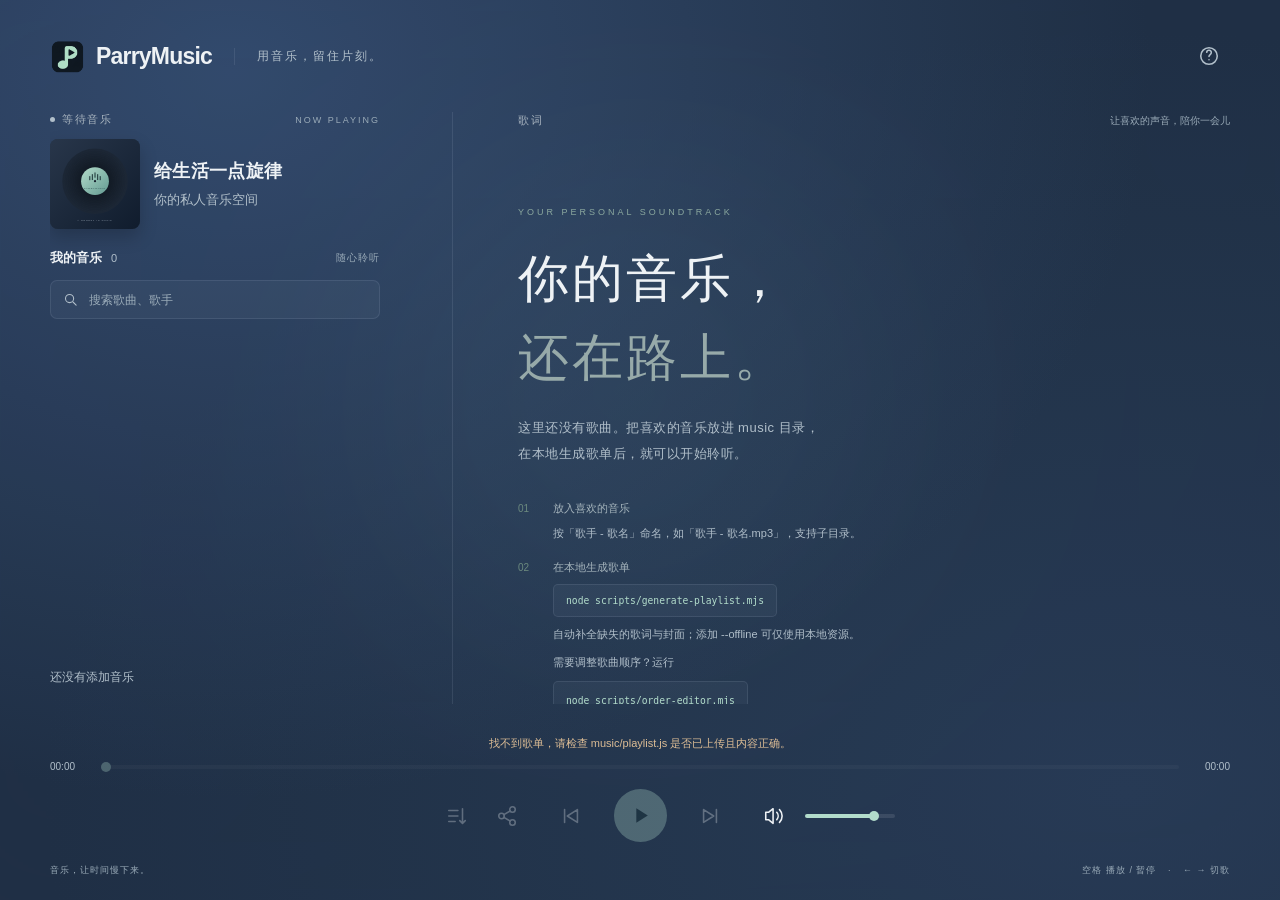
==== index.html @ 8554fc3e "feat: 初始化 ParryMusic 静态音乐播放器" ====
<!DOCTYPE html>
<html lang="zh-CN" data-app-state="loading">
<head>
  <meta charset="UTF-8">
  <meta name="viewport" content="width=device-width, initial-scale=1.0, viewport-fit=cover, interactive-widget=resizes-content">
  <meta name="description" content="ParryMusic，一个属于你的静态音乐空间。">
  <meta name="theme-color" content="#101820">
  <title>ParryMusic - 用音乐，留住片刻。</title>
  <style>
    /* Keep the placeholder UI out of the first paint, even while CSS is loading. */
    html { background: #1e2b33; }
    html:not([data-app-state="ready"]) .app-shell { visibility: hidden; }
    .startup-screen { position: fixed; inset: 0; z-index: 30; display: grid; place-content: center; gap: 12px; padding: 24px; background: #1e2b33; color: #b1bfca; text-align: center; font: 14px/1.8 -apple-system, BlinkMacSystemFont, "Segoe UI", "PingFang SC", "Microsoft YaHei", sans-serif; }
    .startup-screen p { margin: 0; }
    .startup-screen a { color: #b2dccb; }
    .startup-error, html[data-app-state="error"] .startup-loading, html[data-app-state="ready"] .startup-screen { display: none; }
    html[data-app-state="error"] .startup-error { display: block; }
  </style>
  <script>
    (function () {
      function failStartup(event) {
        if (document.documentElement.dataset.appState !== "loading") return;
        if (event.target === window || (event.target && event.target.tagName === "SCRIPT")) {
          document.documentElement.dataset.appState = "error";
        }
      }
      window.addEventListener("error", failStartup, true);
      window.ParryMusicStartup = {
        ready: function () {
          document.documentElement.dataset.appState = "ready";
          window.removeEventListener("error", failStartup, true);
        }
      };
    })();
  </script>
  <link rel="icon" href="./img/favicon-circle.png" type="image/png" sizes="64x64">
  <link rel="apple-touch-icon" href="./img/apple-touch-icon.png" sizes="180x180">
  <link rel="manifest" href="./manifest.json">
  <link rel="stylesheet" href="./css/main.css">
  <script defer src="./config.js"></script>
  <script defer src="./music/playlist.js"></script>
  <script defer src="./js/player-core.js"></script>
  <script defer src="./js/player-progress.js"></script>
  <script defer src="./js/main.js"></script>
</head>
<body>
  <div class="startup-screen" role="status" aria-live="polite">
    <p class="startup-loading">正在加载音乐…</p>
    <div class="startup-error"><p>页面加载失败，请检查网络后重试。</p><a href="">重新加载</a></div>
  </div>
  <svg class="icon-definitions" xmlns="http://www.w3.org/2000/svg" aria-hidden="true">
    <symbol id="i-play" viewBox="0 0 24 24"><path d="m8 5 11 7-11 7Z" fill="currentColor" stroke="none"/></symbol>
    <symbol id="i-pause" viewBox="0 0 24 24"><path d="M7 5h3v14H7zm7 0h3v14h-3z" fill="currentColor" stroke="none"/></symbol>
    <symbol id="i-prev" viewBox="0 0 24 24"><path d="M5 5v14M19 5 8 12l11 7Z"/></symbol>
    <symbol id="i-next" viewBox="0 0 24 24"><path d="M19 5v14M5 5l11 7-11 7Z"/></symbol>
    <symbol id="i-shuffle" viewBox="0 0 24 24"><path d="M3 5h3c5 0 7 14 12 14h3m-4-4 4 4-4 4M3 19h3c2 0 4-3 6-7m3-5c1-1 2-2 3-2h3m-4-4 4 4-4 4"/></symbol>
    <symbol id="i-repeat" viewBox="0 0 24 24"><path d="m17 2 4 4-4 4M3 11V9a3 3 0 0 1 3-3h15M7 22l-4-4 4-4m14-1v2a3 3 0 0 1-3 3H3"/></symbol>
    <symbol id="i-order" viewBox="0 0 24 24"><path d="M3 6h10M3 12h10M3 18h7M18 4v16m-3-3 3 3 3-3"/></symbol>
    <symbol id="i-share" viewBox="0 0 24 24"><circle cx="18" cy="5" r="3"/><circle cx="6" cy="12" r="3"/><circle cx="18" cy="19" r="3"/><path d="m8.6 10.5 6.8-4m-6.8 7 6.8 4"/></symbol>
    <symbol id="i-volume" viewBox="0 0 24 24"><path d="M11 4 6 8H3v8h3l5 4ZM15 8a6 6 0 0 1 0 8m3-11a10 10 0 0 1 0 14"/></symbol>
    <symbol id="i-muted" viewBox="0 0 24 24"><path d="M11 4 6 8H3v8h3l5 4Zm5 5 6 6m0-6-6 6"/></symbol>
    <symbol id="i-search" viewBox="0 0 24 24"><circle cx="10.5" cy="10.5" r="6.5"/><path d="m16 16 5 5"/></symbol>
    <symbol id="i-list" viewBox="0 0 24 24"><path d="M8 6h13M8 12h13M8 18h13M3 6h.01M3 12h.01M3 18h.01"/></symbol>
    <symbol id="i-help" viewBox="0 0 24 24"><circle cx="12" cy="12" r="9"/><path d="M9.5 8a2.5 2.5 0 0 1 5 .5c0 2-2.5 2-2.5 4M12 16h.01"/></symbol>
    <symbol id="i-close" viewBox="0 0 24 24"><path d="m6 6 12 12M6 18 18 6"/></symbol>
  </svg>
  <div class="ambient" aria-hidden="true">
    <div id="ambient-tone-a" class="ambient-tone active"></div>
    <div id="ambient-tone-b" class="ambient-tone"></div>
    <img id="ambient-cover" src="./img/default-cover.svg" alt="">
  </div>
  <div class="app-shell">
    <header class="site-header">
      <a class="brand" href="./index.html" aria-label="ParryMusic 首页">
        <img class="brand-mark" src="./img/icon-r_mini.webp" alt="" width="35" height="35">
        <span id="site-title">ParryMusic</span>
      </a>
      <span id="site-subtitle" class="site-subtitle">用音乐，留住片刻。</span>
      <button id="list-toggle" class="icon-button mobile-list-toggle" aria-label="打开播放列表" aria-expanded="false" aria-controls="parryMusic-page" title="播放列表"><svg class="icon"><use href="#i-list"/></svg></button>
      <button id="help-button" class="icon-button" aria-label="使用说明" title="使用说明"><svg class="icon"><use href="#i-help"/></svg></button>
    </header>
    <main id="parryMusic-page" class="music-layout">
      <section class="library-panel" aria-label="音乐库">
        <div class="now-playing">
          <div class="section-label"><span class="status-dot"></span><span id="play-state">等待音乐</span><span class="label-en">NOW PLAYING</span></div>
          <div class="now-playing-card">
            <div class="cover-frame"><img id="cover" src="./img/default-cover.svg" alt="默认唱片封面" width="640" height="640"></div>
            <div class="now-playing-details">
              <h1 id="track-title">给生活一点旋律</h1>
              <p id="track-artist" class="track-artist">你的私人音乐空间</p>
            </div>
          </div>
        </div>
        <div class="library-heading"><h2>我的音乐<span id="track-count">0</span></h2><span class="library-note">随心聆听</span></div>
        <label class="search-box"><svg class="icon"><use href="#i-search"/></svg><input id="search" type="search" placeholder="搜索歌曲、歌手" aria-label="搜索歌曲或歌手" autocomplete="off"></label>
        <ol id="playlist" class="playlist" aria-label="播放列表" tabindex="0"></ol>
        <p id="list-empty" class="list-empty">还没有添加音乐</p>
      </section>
      <section class="lyrics-panel" aria-label="歌词">
        <div class="lyrics-heading"><span class="section-label">歌词</span><span class="lyrics-hint" id="lyrics-hint">让喜欢的声音，陪你一会儿</span></div>
        <div id="lyrics-scroll" class="lyrics-scroll" role="region" aria-label="歌词滚动区域" tabindex="0">
          <div id="empty-state" class="empty-state">
            <span class="empty-caption">YOUR PERSONAL SOUNDTRACK</span>
            <h2>你的音乐，<br><span>还在路上。</span></h2>
            <p>这里还没有歌曲。把喜欢的音乐放进 music 目录，<br>在本地生成歌单后，就可以开始聆听。</p>
            <div class="empty-guide">
              <span class="step-number">01</span><span>放入喜欢的音乐<small>按「歌手 - 歌名」命名，如「歌手 - 歌名.mp3」，支持子目录。</small></span>
              <span class="step-number">02</span><span>在本地生成歌单<code>node scripts/generate-playlist.mjs</code><small>自动补全缺失的歌词与封面；添加 --offline 可仅使用本地资源。</small><small>需要调整歌曲顺序？运行 <code>node scripts/order-editor.mjs</code></small></span>
              <span class="step-number">03</span><span>本地预览，或部署到静态网站<code>node scripts/preview.mjs</code><small>打开 http://localhost:8080/ 预览；也可将网页、歌单与音乐上传到 OSS 等静态托管服务。</small></span>
            </div>
            <p class="empty-note">新增、删除或重命名音乐后，请重新生成歌单；已部署的网站还需同步更新资源。</p>
          </div>
          <div id="lyrics-content" class="lyrics-content" hidden></div>
        </div>
      </section>
    </main>
    <footer class="player-bar" aria-label="播放控制">
      <p id="status-message" class="status-message" role="status" aria-live="polite"></p>
      <div class="progress-row"><time id="current-time">00:00</time><input id="seek" type="range" min="0" max="100" step="0.1" value="0" aria-label="播放进度" aria-valuetext="00:00" disabled><time id="duration">00:00</time></div>
      <div class="controls-row">
        <div class="playback-options">
          <button id="play-mode" class="icon-button play-mode-button" aria-label="顺序播放" title="顺序播放" disabled><svg class="icon"><use id="play-mode-icon" href="#i-order"/></svg><span id="play-mode-one" hidden>1</span></button>
          <button id="share" class="icon-button" aria-label="复制歌曲链接" title="复制歌曲链接" disabled><svg class="icon"><use href="#i-share"/></svg></button>
        </div>
        <div class="transport">
          <button id="previous" class="icon-button" aria-label="上一曲" title="上一曲（←）" disabled><svg class="icon"><use href="#i-prev"/></svg></button>
          <button id="play" class="play-button" aria-label="播放" title="播放 / 暂停（空格）" disabled><svg class="icon"><use id="play-icon" href="#i-play"/></svg></button>
          <button id="next" class="icon-button" aria-label="下一曲" title="下一曲（→）" disabled><svg class="icon"><use href="#i-next"/></svg></button>
        </div>
        <div class="volume-controls">
          <button id="mute" class="icon-button" aria-label="静音" title="静音"><svg class="icon"><use id="volume-icon" href="#i-volume"/></svg></button>
          <input id="volume" type="range" min="0" max="1" step="0.01" value="0.8" aria-label="音量">
        </div>
      </div>
      <div class="footer-note"><span>音乐，让时间慢下来。</span><span class="keyboard-note">空格 播放 / 暂停 <span>·</span> ← → 切歌</span></div>
    </footer>
  </div>
  <dialog id="help-dialog" aria-labelledby="help-title">
    <div class="dialog-heading"><h2 id="help-title">ParryMusic · 音乐空间</h2><button id="close-help" class="icon-button" aria-label="关闭说明"><svg class="icon"><use href="#i-close"/></svg></button></div>
    <p>该网站是纯静态的音乐播放器网站，音乐、网页资源全部存放在OSS上。</p>
    <p>由于是无后端的音乐播放器，因此只能播放预先存储好的音乐。</p>
    <p>快捷键：空格播放 / 暂停，← → 上一曲 / 下一曲，↑ ↓ 调整音量。歌词可以点击跳转。浏览器需要你主动点击播放。</p>
    <p>开源地址：<a href="https://github.com/HuParry/ParryMusic" target="_blank" rel="nofollow noopener">ParryMusic</a></p>
    <p class="dialog-footnote"><center><a href="http://beian.miit.gov.cn/" target="_blank" rel="nofollow noopener">湘ICP备2025127872号-1</a></center></p>
  </dialog>
  <audio id="audio" preload="metadata"></audio>
  <dialog id="share-dialog" aria-labelledby="share-title">
    <div class="dialog-heading"><h2 id="share-title">分享歌曲</h2><button id="close-share" class="icon-button" aria-label="关闭分享"><svg class="icon"><use href="#i-close"/></svg></button></div>
    <p>未能自动复制，请复制下面的歌曲链接：</p>
    <input id="share-url" class="share-url" type="text" readonly aria-label="歌曲分享链接">
  </dialog>
  <div id="control-tooltip" class="control-tooltip" role="tooltip" hidden></div>
  <noscript><style>.startup-screen { display: none; } html:not([data-app-state="ready"]) .app-shell { visibility: visible; }</style><div class="noscript-message">请启用浏览器 JavaScript 后使用音乐播放器。</div></noscript>
</body>
</html>
---- css/main.css ----
@charset "UTF-8";
:root {
  color-scheme: dark;
  --bg: #1e2b33;
  --text: #eef2f5;
  --muted: #b1bfca;
  --accent: #b2dccb;
  --line: rgba(212, 227, 239, .1);
  --panel: rgba(213, 229, 239, .045);
  --header-height: 112px;
  --cover-size: 90px;
  --cover-display: block;
  --cover-top: 12px;
  --library-top: 20px;
  --player-top: 32px;
  --player-bottom: 23px;
  --controls-top: 17px;
  --footnote-display: flex;
  --now-playing-display: block;
  --lyrics-top: 130px;
  --lyrics-bottom: 280px;
  --lyrics-gap: 25px;
  --lyric-font-size: clamp(22px, 2.6vw, 33px);
  font-family: -apple-system, BlinkMacSystemFont, "Segoe UI", "PingFang SC", "Microsoft YaHei", sans-serif;
}
* { box-sizing: border-box; }
[hidden] { display: none !important; }
html { height: 100%; overflow: hidden; overscroll-behavior: none; }
body { position: fixed; top: var(--app-top, 0px); left: 0; right: 0; height: 100vh; height: var(--app-height, 100dvh); margin: 0; overflow: hidden; background: var(--bg); color: var(--text); }
button, input { font: inherit; }
button { cursor: pointer; }
button, a, input { -webkit-tap-highlight-color: transparent; }
button:disabled, input:disabled { cursor: default; opacity: .3; }
button:focus-visible, a:focus-visible, input:focus-visible { outline: 2px solid var(--accent); outline-offset: 5px; }
a { color: inherit; }
.icon-definitions { position: absolute; width: 0; height: 0; overflow: hidden; }
.icon { width: 22px; height: 22px; fill: none; stroke: currentColor; stroke-width: 1.7; stroke-linecap: round; stroke-linejoin: round; flex-shrink: 0; }
.ambient { position: fixed; inset: 0; overflow: hidden; z-index: -1; pointer-events: none; background: var(--bg); }
.ambient-tone { position: absolute; inset: 0; opacity: 0; background: radial-gradient(ellipse at 18% 8%, #39525e 0, transparent 62%), radial-gradient(ellipse at 88% 88%, #253741 0, transparent 68%), linear-gradient(#1e2b33, #1e2b33); transition: opacity 1s ease; }
.ambient-tone.active { opacity: 1; }
.ambient img { position: absolute; inset: 0; width: 100%; height: 100%; object-fit: cover; filter: blur(100px); opacity: .06; transform: scale(1.3); }
.app-shell { width: min(1180px, calc(100% - 96px)); margin: auto; height: 100%; min-height: 0; padding-top: env(safe-area-inset-top, 0px); display: flex; flex-direction: column; overflow: hidden; }
.site-header { display: flex; align-items: center; height: var(--header-height); gap: 22px; flex-shrink: 0; }
.brand { display: flex; align-items: center; gap: 11px; min-width: 0; font-weight: 750; font-size: 23px; letter-spacing: -.8px; text-decoration: none; }
.brand > span { overflow: hidden; text-overflow: ellipsis; white-space: nowrap; }
.brand-mark { width: 35px; height: 35px; display: block; object-fit: contain; flex-shrink: 0; }
.site-subtitle { min-width: 0; overflow: hidden; text-overflow: ellipsis; white-space: nowrap; color: var(--muted); font-size: 12px; letter-spacing: 2px; padding-left: 22px; border-left: 1px solid var(--line); }
.site-header > button { margin-left: auto; flex-shrink: 0; }
.icon-button { position: relative; width: 42px; height: 42px; display: inline-grid; place-items: center; padding: 0; border: 0; border-radius: 50%; background: transparent; color: var(--muted); transition: color .2s, background .2s; }
.icon-button:hover:not(:disabled) { color: var(--text); background: var(--panel); }
.icon-button.active { color: var(--accent); }
.control-tooltip { position: fixed; z-index: 20; max-width: calc(100vw - 16px); padding: 7px 11px; border: 1px solid #42515f; border-radius: 7px; background: #17222cf5; color: var(--text); font-size: 11px; line-height: 1.6; text-align: center; overflow-wrap: anywhere; box-shadow: 0 6px 20px #0005; pointer-events: none; }
.music-layout { display: grid; grid-template-columns: 330px minmax(0, 1fr); gap: 72px; flex: 1; min-height: 0; overflow: hidden; }
.library-panel { display: flex; flex-direction: column; min-width: 0; min-height: 0; overflow: hidden; }
.now-playing { display: var(--now-playing-display); flex-shrink: 0; }
.now-playing-card { display: flex; align-items: center; gap: 14px; margin-top: var(--cover-top); min-width: 0; }
.now-playing-details { flex: 1; min-width: 0; }
.section-label { display: flex; align-items: center; gap: 7px; font-size: 11px; color: #a7b3be; letter-spacing: 1.5px; }
.label-en { margin-left: auto; color: #9aabb8; font-size: 9px; letter-spacing: 2px; }
.status-dot { width: 5px; height: 5px; border-radius: 50%; background: var(--muted); }
.is-playing .status-dot { background: var(--accent); box-shadow: 0 0 12px #b2dccb70; }
.cover-frame { display: var(--cover-display); width: var(--cover-size); flex-shrink: 0; margin: 0; aspect-ratio: 1; border-radius: 8px; overflow: hidden; background: #233241; box-shadow: 0 8px 18px #0003; }
.cover-frame img { width: 100%; height: 100%; display: block; object-fit: cover; }
.now-playing h1 { font-size: 18px; letter-spacing: .3px; line-height: 1.4; margin: 0 0 7px; overflow: hidden; text-overflow: ellipsis; white-space: nowrap; font-weight: 650; }
.track-artist { margin: 0; color: var(--muted); font-size: 13px; overflow: hidden; text-overflow: ellipsis; white-space: nowrap; }
.library-heading { display: flex; align-items: center; margin-top: var(--library-top); margin-bottom: 13px; flex-shrink: 0; }
.library-heading h2 { font-size: 13px; font-weight: 600; margin: 0; }
.library-heading h2 span { margin-left: 9px; color: var(--muted); font-size: 11px; font-weight: 400; }
.library-note { margin-left: auto; color: #9aabb8; font-size: 10px; letter-spacing: 1px; }
.search-box { display: flex; align-items: center; gap: 9px; background: var(--panel); border: 1px solid var(--line); border-radius: 7px; padding: 0 12px; flex-shrink: 0; }
.search-box .icon { width: 15px; height: 15px; color: var(--muted); }
.search-box input { width: 100%; min-width: 0; border: 0; height: 37px; background: transparent; color: var(--text); font-size: 12px; }
.search-box input::placeholder { color: #9aabb8; }
.search-box:focus-within { border-color: #b2dccb80; }
.search-box input:focus { outline: none; }
.playlist { list-style: none; padding: 6px; margin: 11px 0 0; overflow-y: auto; overscroll-behavior: contain; flex: 1; min-height: 0; scrollbar-width: thin; scrollbar-color: #42515f transparent; }
.playlist li { padding: 0; }
.playlist:focus-visible, .lyrics-scroll:focus-visible { outline: 2px solid var(--accent); outline-offset: -2px; }
.track-button { width: 100%; min-height: 52px; border: 0; background: transparent; color: var(--muted); display: grid; grid-template-columns: 26px minmax(0, 1fr) 26px; gap: 9px; padding: 7px 10px; border-radius: 7px; text-align: left; align-items: center; }
.track-button:hover { background: var(--panel); }
.track-button[aria-current="true"] { color: var(--accent); background: #b2dccb0e; }
.track-number { font-size: 11px; font-variant-numeric: tabular-nums; text-align: center; }
.track-details { min-width: 0; }
.track-name { display: block; font-size: 13px; color: var(--text); white-space: nowrap; text-overflow: ellipsis; overflow: hidden; line-height: 1.5; }
.track-button[aria-current="true"] .track-name { color: var(--accent); }
.track-author { display: block; font-size: 10px; color: var(--muted); line-height: 1.5; white-space: nowrap; text-overflow: ellipsis; overflow: hidden; }
.track-button > .icon { width: 15px; height: 15px; opacity: 0; }
.track-button:hover > .icon, .track-button[aria-current="true"] > .icon { opacity: .8; }
.list-empty { color: var(--muted); font-size: 12px; margin: 18px 0; flex-shrink: 0; }
.lyrics-panel { display: flex; flex-direction: column; min-width: 0; min-height: 0; border-left: 1px solid var(--line); padding-left: 65px; }
.lyrics-heading { display: flex; align-items: center; justify-content: space-between; gap: 12px; flex-shrink: 0; min-height: 17px; }
.lyrics-hint { font-size: 10px; color: #9aabb8; max-width: 65%; min-width: 0; white-space: nowrap; text-overflow: ellipsis; overflow: hidden; }
.lyrics-scroll { overflow: auto; flex: 1; scrollbar-width: none; position: relative; min-height: 0; overscroll-behavior: contain; }
.lyrics-scroll::-webkit-scrollbar { display: none; }
.empty-state { padding-top: clamp(48px, 8vh, 95px); }
.empty-caption { font-size: 9px; letter-spacing: 3px; color: #8aa79e; }
.empty-state h2 { font-size: clamp(35px, 4vw, 51px); line-height: 1.55; margin: 20px 0 18px; letter-spacing: 3px; font-weight: 550; }
.empty-state h2 span { color: #97aaa9; }
.empty-state > p { font-size: 13px; color: var(--muted); line-height: 2; letter-spacing: .5px; }
.empty-guide { margin-top: 34px; display: grid; grid-template-columns: 25px 1fr; gap: 16px 10px; align-items: baseline; font-size: 11px; color: #a4b3bb; }
.step-number { font-size: 10px; color: #6b897e; }
code { font-family: ui-monospace, SFMono-Regular, Consolas, monospace; font-size: .88em; color: var(--accent); }
.empty-guide code { display: block; margin-top: 9px; padding: 10px 12px; border: 1px solid var(--line); border-radius: 5px; background: var(--panel); width: fit-content; max-width: 100%; overflow-wrap: anywhere; }
.empty-guide > span { min-width: 0; }
.empty-guide small { display: block; margin-top: 8px; color: var(--muted); font-size: 11px; line-height: 1.8; overflow-wrap: anywhere; }
.empty-state > .empty-note { margin-top: 24px; font-size: 11px; }
.lyrics-content { padding: var(--lyrics-top) 0 var(--lyrics-bottom); display: flex; flex-direction: column; gap: var(--lyrics-gap); }
.lyric-line { font-size: var(--lyric-font-size); color: #9aabb8; text-align: left; line-height: 1.5; border: 0; border-radius: 7px; background: transparent; padding: 4px 8px; margin-left: -8px; transition: color .4s cubic-bezier(.56, .17, .22, .76); font-weight: 600; overflow-wrap: anywhere; }
.lyric-line:hover { color: #c3d5db; background: var(--panel); }
.lyric-line.current { color: var(--text); text-shadow: 0 0 30px #ffffff18; transition-duration: .3s; }
.lyric-placeholder { margin-top: 20px; }
.lyric-placeholder .placeholder-title { color: #9cafb6; font-size: 30px; line-height: 1.6; margin: 0 0 18px; overflow-wrap: anywhere; }
.lyric-placeholder p { font-size: 12px; line-height: 1.8; color: var(--muted); }
.player-bar { position: relative; padding: var(--player-top) 0 max(var(--player-bottom), env(safe-area-inset-bottom, 0px)); flex-shrink: 0; }
.status-message { margin: 0 0 10px; font-size: 11px; color: #ddbd95; text-align: center; overflow-wrap: anywhere; }
.status-message:empty { display: none; }
.progress-row { display: flex; gap: 17px; align-items: center; }
.progress-row time { color: var(--muted); font-size: 10px; font-variant-numeric: tabular-nums; min-width: 32px; }
.progress-row time:last-child { text-align: right; }
input[type="range"] { --progress: 0%; -webkit-appearance: none; appearance: none; height: 4px; background: linear-gradient(to right, var(--accent) var(--progress), #ffffff1a var(--progress)); border: 0; border-radius: 4px; cursor: pointer; min-width: 0; }
input[type="range"]::-webkit-slider-thumb { -webkit-appearance: none; width: 10px; height: 10px; border: 0; border-radius: 50%; background: var(--accent); }
input[type="range"]::-moz-range-thumb { width: 10px; height: 10px; border: 0; border-radius: 50%; background: var(--accent); }
#seek { flex: 1; }
#seek:focus { outline: none; box-shadow: none; }
#seek::-webkit-slider-runnable-track { height: 4px; background: transparent; border: 0; }
#seek::-webkit-slider-thumb { margin-top: -3px; }
#seek::-moz-range-track, #seek::-moz-range-progress { height: 4px; background: transparent; border: 0; }
.controls-row { display: grid; grid-template-columns: minmax(0, 1fr) auto minmax(0, 1fr); align-items: center; column-gap: 22px; margin-top: var(--controls-top); }
.playback-options, .volume-controls, .transport { display: flex; align-items: center; gap: 8px; }
.playback-options { justify-content: flex-end; }
.transport { justify-content: center; gap: 22px; }
.playback-options > .icon-button, .transport > .icon-button, .volume-controls > .icon-button { color: var(--text); }
.play-button { border: 0; background: var(--accent); color: #15342e; width: 53px; height: 53px; border-radius: 50%; display: grid; place-items: center; transition: transform .2s; }
.play-button:hover:not(:disabled) { transform: scale(1.06); }
.play-button .icon { width: 25px; height: 25px; }
.volume-controls { justify-content: flex-start; }
#volume { width: 90px; --progress: 80%; }
.play-mode-button > span { position: absolute; left: 18px; top: 16px; font-size: 9px; line-height: 1; }
.footer-note { display: var(--footnote-display); justify-content: space-between; margin-top: 22px; font-size: 9px; color: #9aabb8; letter-spacing: 1px; }
.keyboard-note span { margin: 0 8px; }
.mobile-list-toggle { display: none; }
dialog { position: fixed; top: calc(var(--app-top, 0px) + var(--app-height, 100dvh) * .5); bottom: auto; margin: 0 auto; transform: translateY(-50%); color: var(--text); background: #17222c; border: 1px solid #384550; border-radius: 14px; padding: 24px 28px; width: min(560px, calc(100% - 32px)); max-height: calc(var(--app-height, 100dvh) - 32px); overflow-y: auto; overscroll-behavior: contain; box-shadow: 0 30px 100px #0006; }
dialog::backdrop { background: #0009; backdrop-filter: blur(8px); }
.dialog-heading { position: sticky; top: 0; z-index: 1; background: #17222c; display: flex; align-items: center; justify-content: space-between; gap: 15px; }
.dialog-heading h2 { font-size: 20px; margin: 0; }
dialog p, dialog li { font-size: 13px; line-height: 1.9; color: #adbbc5; }
dialog ol { padding-left: 20px; }
dialog li { padding: 5px 0; }
dialog code { overflow-wrap: anywhere; }
.dialog-footnote { color: var(--muted); font-size: 11px; border-top: 1px solid var(--line); padding-top: 15px; }
.share-url { display: block; width: 100%; padding: 12px; border: 1px solid var(--line); border-radius: 6px; background: #ffffff08; color: var(--text); font: inherit; font-size: 16px; }
.noscript-message { position: fixed; inset: auto 0 0; background: #293f47; padding: 18px; text-align: center; }
@media (min-width: 761px) and (max-height: 820px) {
  :root { --header-height: 85px; --cover-size: 90px; --cover-top: 12px; --library-top: 20px; }
  .empty-state { padding-top: 40px; }
}
@media (max-width: 1060px) and (min-width: 761px) {
  .app-shell { width: calc(100% - 64px); }
  .music-layout { grid-template-columns: 285px minmax(0, 1fr); gap: 35px; }
  .lyrics-panel { padding-left: 35px; }
  .lyrics-hint { display: none; }
}
@media (max-width: 760px) {
  :root { --header-height: 82px; --player-top: 28px; --player-bottom: 22px; --now-playing-display: none; --lyrics-top: 80px; --lyrics-bottom: 160px; --lyrics-gap: 24px; --lyric-font-size: 26px; }
  .app-shell { width: 100%; padding-left: max(20px, env(safe-area-inset-left, 0px)); padding-right: max(20px, env(safe-area-inset-right, 0px)); }
  .site-header { gap: 12px; }
  .brand { font-size: 21px; }
  .site-subtitle { display: none; }
  .music-layout { grid-template-columns: minmax(0, 1fr); gap: 0; }
  .library-panel { display: none; height: 100%; }
  .library-heading { margin-top: 0; }
  .search-box input { font-size: 16px; }
  .lyrics-panel { border: 0; padding: 0; height: 100%; min-height: 0; }
  .lyrics-heading { margin-bottom: 0; }
  .lyrics-hint { font-size: 9px; }
  .lyrics-content { padding-left: 2px; padding-right: 2px; }
  .empty-state { padding-top: 36px; padding-bottom: 20px; }
  .empty-state h2 { font-size: 37px; margin: 14px 0 12px; }
  .empty-state > p { font-size: 12px; }
  .empty-guide { margin-top: 25px; gap: 13px 10px; font-size: 10px; }
  .empty-guide code { font-size: 10px; }
  .music-layout.show-library .library-panel { display: flex; }
  .music-layout.show-library .lyrics-panel { display: none; }
  .player-bar { z-index: 3; }
  .controls-row { column-gap: 10px; }
  .playback-options { gap: 0; }
  .transport { gap: 10px; }
  .play-button { width: 51px; height: 51px; }
  .icon-button { width: 36px; height: 36px; }
  .icon-button .icon { width: 20px; height: 20px; }
  .volume-controls { gap: 4px; }
  #volume { width: clamp(42px, 12vw, 70px); }
  .mobile-list-toggle { display: inline-grid; }
  .site-header > #help-button { margin-left: 0; }
  .play-mode-button > span { left: 15px; top: 14px; }
  .footer-note { margin-top: 16px; justify-content: center; }
  .keyboard-note { display: none; }
  .lyric-placeholder .placeholder-title { font-size: 27px; }
}
@media (min-width: 761px) and (max-height: 760px) {
  :root { --header-height: 72px; --cover-size: 80px; --cover-top: 10px; --library-top: 16px; --player-top: 24px; --player-bottom: 16px; --footnote-display: none; }
}
@media (max-height: 640px) {
  :root { --header-height: 60px; --cover-size: 72px; --cover-top: 8px; --library-top: 12px; --player-top: 24px; --player-bottom: 12px; --controls-top: 10px; --footnote-display: none; --lyrics-top: 40px; --lyrics-bottom: 120px; --lyrics-gap: 20px; }
}
:root.compact-viewport { --header-height: 60px; --cover-size: 72px; --cover-top: 8px; --library-top: 12px; --player-top: 24px; --player-bottom: 12px; --controls-top: 10px; --footnote-display: none; --lyrics-top: 40px; --lyrics-bottom: 120px; --lyrics-gap: 20px; }
@media (max-height: 540px) {
  :root { --cover-display: none; }
}
:root.low-viewport { --cover-display: none; }
@media (max-height: 440px) {
  :root { --header-height: 44px; --now-playing-display: none; --library-top: 0px; --player-top: 16px; --player-bottom: 8px; --controls-top: 8px; --lyrics-top: 16px; --lyrics-bottom: 60px; --lyrics-gap: 14px; --lyric-font-size: 20px; }
}
:root.short-viewport { --header-height: 44px; --now-playing-display: none; --library-top: 0px; --player-top: 16px; --player-bottom: 8px; --controls-top: 8px; --lyrics-top: 16px; --lyrics-bottom: 60px; --lyrics-gap: 14px; --lyric-font-size: 20px; }
:root.short-viewport .track-button { padding-top: 7px; padding-bottom: 7px; }
@media (max-width: 360px) {
  .app-shell { padding-left: max(12px, env(safe-area-inset-left, 0px)); padding-right: max(12px, env(safe-area-inset-right, 0px)); }
  .progress-row { gap: 10px; }
  .transport { gap: 4px; }
  .playback-options .icon-button { width: 30px; }
}
@media (max-width: 400px) {
  .controls-row { column-gap: 6px; }
  .transport { gap: 4px; }
  .playback-options .icon-button { width: 30px; flex-shrink: 0; }
  .volume-controls > #mute { width: 30px; }
}
@media (prefers-reduced-motion: reduce) {
  *, *::before, *::after { scroll-behavior: auto !important; transition: none !important; }
}
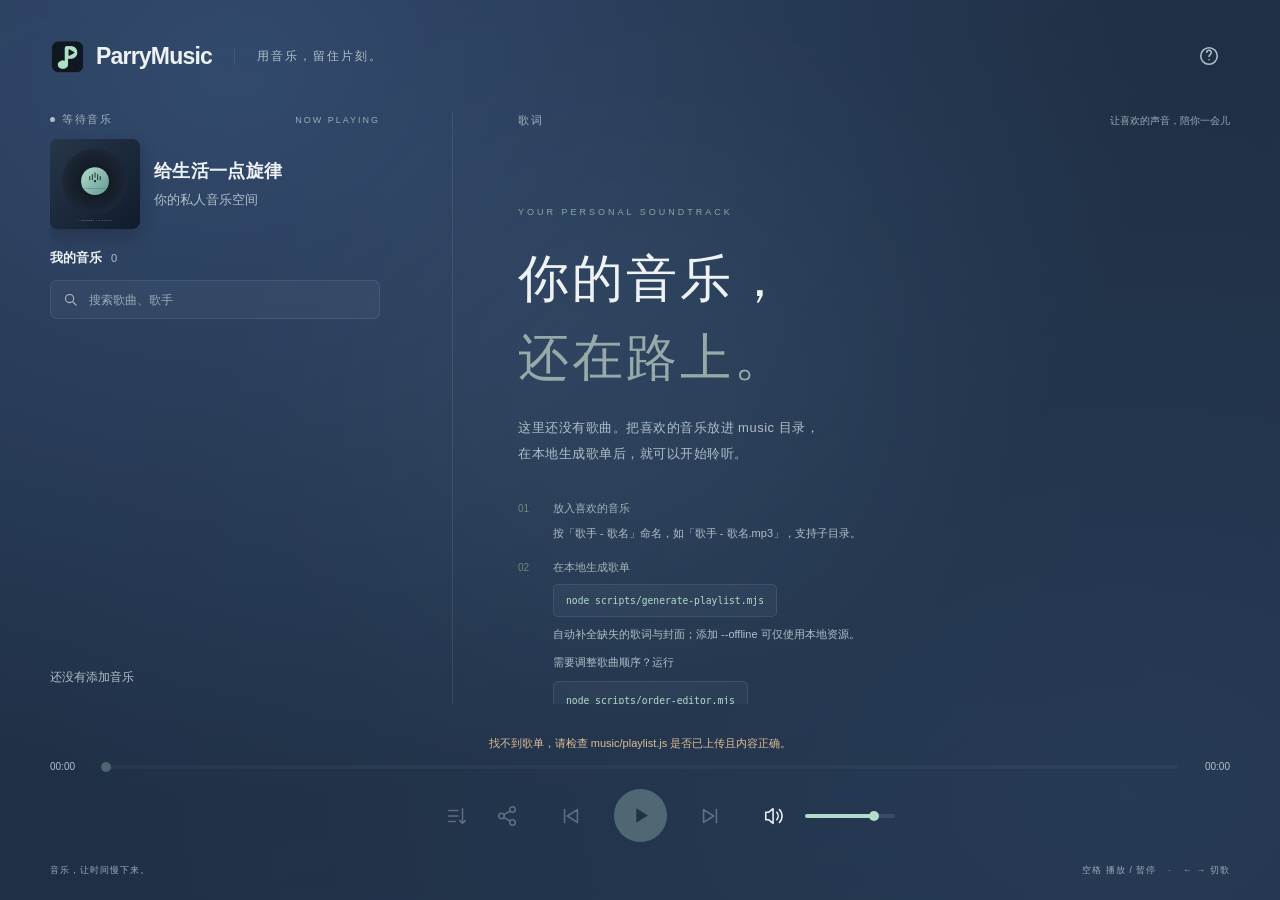
==== commit 24433e63: "style: 移除音乐列表旁的随心聆听文案" ====
--- a/index.html
+++ b/index.html
@@ -91,13 +91,13 @@
             </div>
           </div>
         </div>
-        <div class="library-heading"><h2>我的音乐<span id="track-count">0</span></h2><span class="library-note">随心聆听</span></div>
+        <div class="library-heading"><h2>我的音乐<span id="track-count">0</span></h2></div>
         <label class="search-box"><svg class="icon"><use href="#i-search"/></svg><input id="search" type="search" placeholder="搜索歌曲、歌手" aria-label="搜索歌曲或歌手" autocomplete="off"></label>
         <ol id="playlist" class="playlist" aria-label="播放列表" tabindex="0"></ol>
         <p id="list-empty" class="list-empty">还没有添加音乐</p>
       </section>
       <section class="lyrics-panel" aria-label="歌词">
-        <div class="lyrics-heading"><span class="section-label">歌词</span><span class="lyrics-hint" id="lyrics-hint">让喜欢的声音，陪你一会儿</span></div>
+        <div class="lyrics-heading"><span class="section-label">歌词</span><span class="lyrics-hint" id="lyrics-hint"><span id="lyrics-hint-text" class="lyrics-hint-text">让喜欢的声音，陪你一会儿</span></span></div>
         <div id="lyrics-scroll" class="lyrics-scroll" role="region" aria-label="歌词滚动区域" tabindex="0">
           <div id="empty-state" class="empty-state">
             <span class="empty-caption">YOUR PERSONAL SOUNDTRACK</span>
--- a/css/main.css
+++ b/css/main.css
@@ -66,7 +66,6 @@
 .library-heading { display: flex; align-items: center; margin-top: var(--library-top); margin-bottom: 13px; flex-shrink: 0; }
 .library-heading h2 { font-size: 13px; font-weight: 600; margin: 0; }
 .library-heading h2 span { margin-left: 9px; color: var(--muted); font-size: 11px; font-weight: 400; }
-.library-note { margin-left: auto; color: #9aabb8; font-size: 10px; letter-spacing: 1px; }
 .search-box { display: flex; align-items: center; gap: 9px; background: var(--panel); border: 1px solid var(--line); border-radius: 7px; padding: 0 12px; flex-shrink: 0; }
 .search-box .icon { width: 15px; height: 15px; color: var(--muted); }
 .search-box input { width: 100%; min-width: 0; border: 0; height: 37px; background: transparent; color: var(--text); font-size: 12px; }
@@ -90,6 +89,9 @@
 .lyrics-panel { display: flex; flex-direction: column; min-width: 0; min-height: 0; border-left: 1px solid var(--line); padding-left: 65px; }
 .lyrics-heading { display: flex; align-items: center; justify-content: space-between; gap: 12px; flex-shrink: 0; min-height: 17px; }
 .lyrics-hint { font-size: 10px; color: #9aabb8; max-width: 65%; min-width: 0; white-space: nowrap; text-overflow: ellipsis; overflow: hidden; }
+.lyrics-hint-text { display: inline-block; vertical-align: top; max-width: 100%; overflow: hidden; text-overflow: ellipsis; }
+.lyrics-hint.is-scrolling { text-overflow: clip; }
+.lyrics-hint.is-scrolling .lyrics-hint-text { max-width: none; overflow: visible; }
 .lyrics-scroll { overflow: auto; flex: 1; scrollbar-width: none; position: relative; min-height: 0; overscroll-behavior: contain; }
 .lyrics-scroll::-webkit-scrollbar { display: none; }
 .empty-state { padding-top: clamp(48px, 8vh, 95px); }
@@ -125,6 +127,12 @@
 #seek::-webkit-slider-runnable-track { height: 4px; background: transparent; border: 0; }
 #seek::-webkit-slider-thumb { margin-top: -3px; }
 #seek::-moz-range-track, #seek::-moz-range-progress { height: 4px; background: transparent; border: 0; }
+@media (hover: hover) and (pointer: fine) {
+  /* Expand the mouse target while keeping the track and row spacing unchanged. */
+  #seek { height: 16px; margin-block: -4px; background: transparent; }
+  #seek::-webkit-slider-runnable-track { border-radius: 4px; background: linear-gradient(to right, var(--accent) var(--progress), #ffffff1a var(--progress)); }
+  #seek::-moz-range-track { border-radius: 4px; background: linear-gradient(to right, var(--accent) var(--progress), #ffffff1a var(--progress)); }
+}
 .controls-row { display: grid; grid-template-columns: minmax(0, 1fr) auto minmax(0, 1fr); align-items: center; column-gap: 22px; margin-top: var(--controls-top); }
 .playback-options, .volume-controls, .transport { display: flex; align-items: center; gap: 8px; }
 .playback-options { justify-content: flex-end; }
@@ -197,6 +205,15 @@
   .keyboard-note { display: none; }
   .lyric-placeholder .placeholder-title { font-size: 27px; }
 }
+@media (max-width: 760px) and (prefers-reduced-motion: no-preference) {
+  .music-layout > .library-panel, .music-layout > .lyrics-panel {
+    animation: mobile-panel-enter 220ms cubic-bezier(.22, .61, .36, 1);
+  }
+  @keyframes mobile-panel-enter {
+    from { opacity: 0; transform: translateY(8px); }
+    to { opacity: 1; transform: translateY(0); }
+  }
+}
 @media (min-width: 761px) and (max-height: 760px) {
   :root { --header-height: 72px; --cover-size: 80px; --cover-top: 10px; --library-top: 16px; --player-top: 24px; --player-bottom: 16px; --footnote-display: none; }
 }
